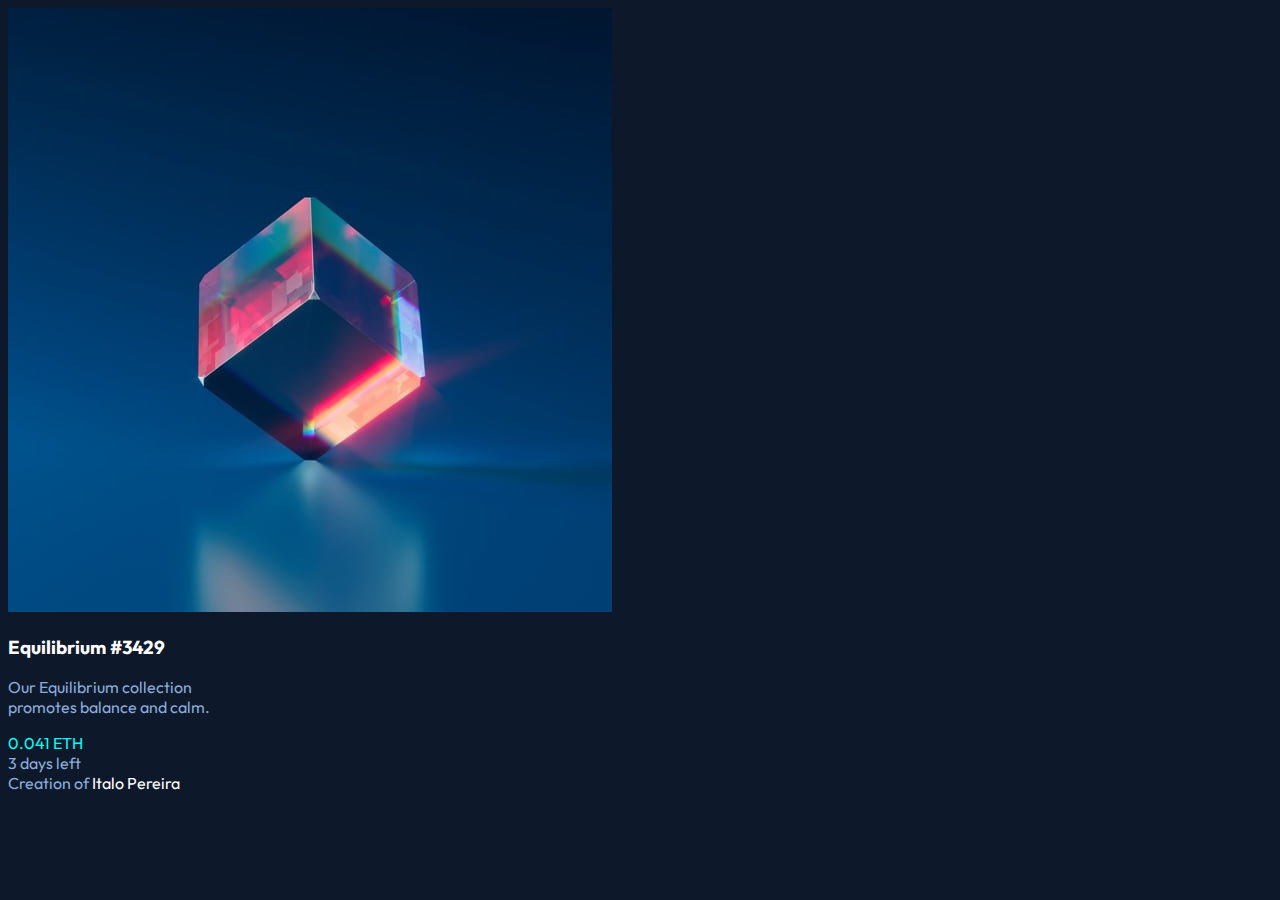
==== nft-preview-card-component-main/index.html @ 9b729fa5 "." ====
<!DOCTYPE html>
<html lang="en">
<head>
  <meta charset="UTF-8">
  <meta name="viewport" content="width=device-width, initial-scale=1.0"> <!-- displays site properly based on user's device -->

  <link rel="icon" type="image/png" sizes="32x32" href="./images/favicon-32x32.png">
  
  <title>Frontend Mentor | NFT preview card component</title>

  <link rel="stylesheet" href="style.css">
</head>
<body>

  <div class="card">

    <img src="images/image-equilibrium.jpg" alt="nft">

    <h3>Equilibrium #3429</h3>
    <p>Our Equilibrium collection promotes balance and calm.</p>

    <div class="details">
      <div class="price">
        0.041 ETH
      </div>
      <div class="data">
        3 days left
      </div>
    </div>

    <div class="profile">
      Creation of <span>Italo Pereira</span>
    </div>

  </div>

<!-- 
  <div class="attribution">
    Challenge by <a href="https://www.frontendmentor.io?ref=challenge" target="_blank">Frontend Mentor</a>. 
    Coded by <a href="#">Your Name Here</a>.
  </div> -->
</body>
</html>
---- nft-preview-card-component-main/style.css ----
@import url('https://fonts.googleapis.com/css2?family=Outfit:wght@300;400;600&display=swap');

:root{
  --Soft-blue: hsl(215, 51%, 70%);
  --Cyan: hsl(178, 100%, 50%);
  --main-BG: hsl(217, 54%, 11%);
  --card-BG: hsl(216, 50%, 16%);
  --line: hsl(215, 32%, 27%);
  --White: hsl(0, 0%, 100%);
}

body{
  font-family: "Outfit", sans-serif;
  background: var(--main-BG);
  color: var(--Soft-blue);
}

.card{
  height: 375px;
  width: 250px;
  background: red;
}

.card h3{
  color: var(--White);
}

.price {
  color: var(--Cyan);
}
.data{
  color: var(--Soft-blue);
}

.profile span{
  color: var(--White);
}
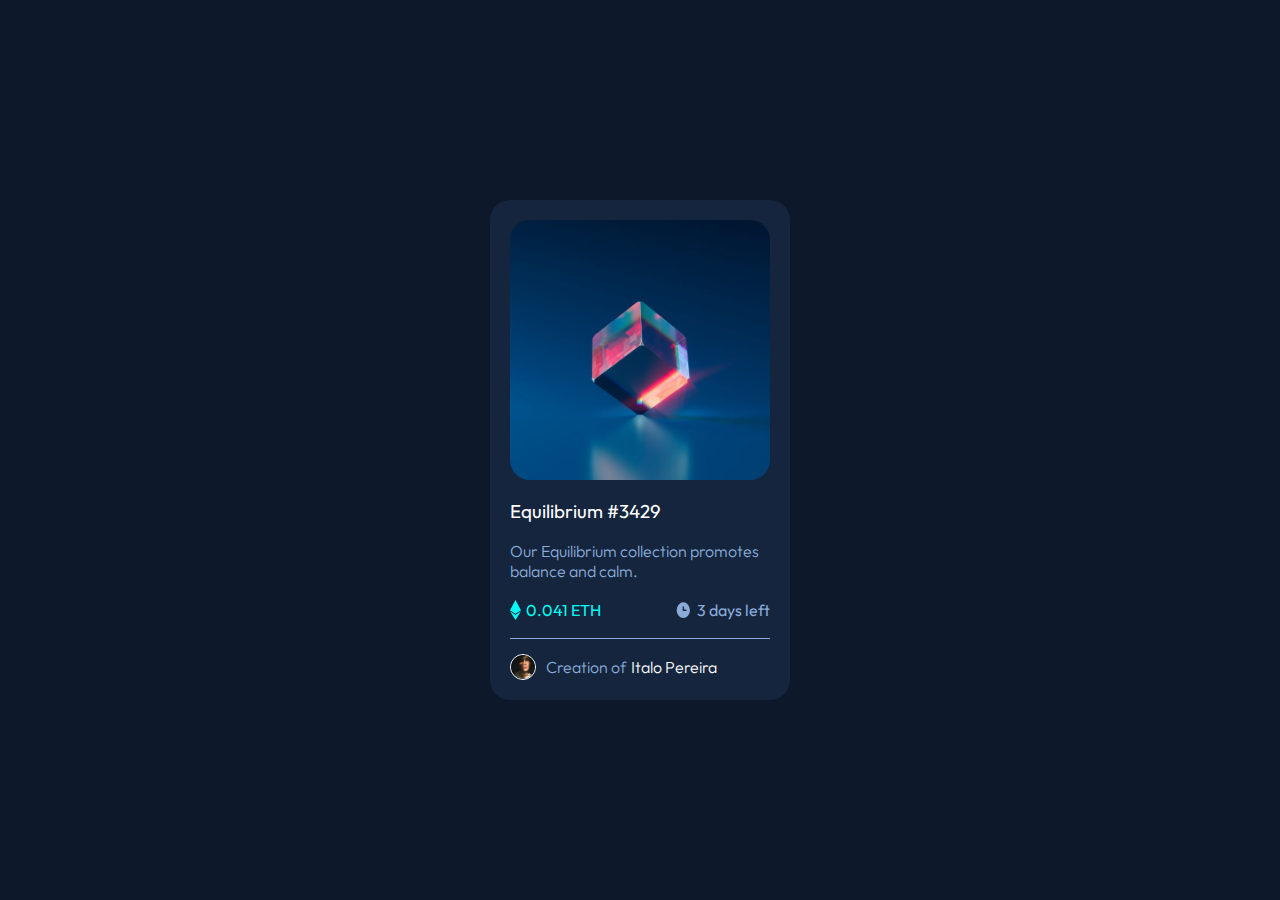
==== commit 922cbedf: "." ====
--- a/nft-preview-card-component-main/index.html
+++ b/nft-preview-card-component-main/index.html
@@ -14,22 +14,29 @@
 
   <div class="card">
 
-    <img src="images/image-equilibrium.jpg" alt="nft">
+    <!-- <div class="logo">
+      <img src="images/image-equilibrium.jpg" alt="nft" class="logo">
+    </div> -->
+    <img src="images/image-equilibrium.jpg" alt="nft" class="logo">
+
 
     <h3>Equilibrium #3429</h3>
     <p>Our Equilibrium collection promotes balance and calm.</p>
 
     <div class="details">
       <div class="price">
+        <img src="images/icon-ethereum.svg" alt="eth" class="icon">
         0.041 ETH
       </div>
       <div class="data">
+        <img src="images/icon-clock.svg" alt="clock" class="icon">
         3 days left
       </div>
     </div>
 
     <div class="profile">
-      Creation of <span>Italo Pereira</span>
+      <img src="images/image-avatar.png" alt="avatar" class="avatar">
+      <p>Creation of <span>Italo Pereira</span></p>
     </div>
 
   </div>
--- a/nft-preview-card-component-main/style.css
+++ b/nft-preview-card-component-main/style.css
@@ -9,6 +9,12 @@
   --White: hsl(0, 0%, 100%);
 }
 
+*{
+  margin: 0;
+  padding: 0;
+  box-sizing: border-box;
+}
+
 body{
   font-family: "Outfit", sans-serif;
   background: var(--main-BG);
@@ -16,22 +22,87 @@
 }
 
 .card{
-  height: 375px;
-  width: 250px;
-  background: red;
+  position: absolute;
+  top: 50%;
+  left: 50%;
+  transform: translate(-50%, -50%);
+
+  width: 300px;
+  height: 500px;
+  padding: 20px;
+  border-radius: 20px;
+  background: var(--card-BG);
+
+  display: flex;
+  flex-direction: column;
+  justify-content: space-between;
+}
+
+.card .logo{
+  Width: 100%;
+  border-radius: 20px;
+  cursor: pointer;
+}
+.card .logo:hover{
+  background: var(--Cyan);
 }
 
 .card h3{
   color: var(--White);
+  font-weight: 400;
+  cursor: pointer;
+}
+.card h3:hover{
+  color: var(--Cyan);
+}
+.card p {
+  font-weight: 300;
+}
+
+.details{
+  display: flex;
+  justify-content: space-between;
+  align-items: center;
+}
+.details img{
+  margin-right: 5px;
 }
 
 .price {
+  display: flex;
   color: var(--Cyan);
 }
+
 .data{
-  color: var(--Soft-blue);
+  display: flex;
+}
+
+.profile{
+  display: flex;
+  align-items: center;
+  padding-top: 15px;
+  border-top: 1px solid var(--Soft-blue);
+}
+
+.profile .avatar{
+  width: 10%;
+  border: 1px solid white;
+  border-radius: 50%;
+  margin-right: 10px;
+}
+
+.profile p{
+  display: flex;
+  flex-direction: row;
+  justify-content: center;
 }
 
 .profile span{
+  margin-left: 5px;
   color: var(--White);
+  cursor: pointer;
+}
+
+.profile span:hover{
+  color: var(--Cyan);
 }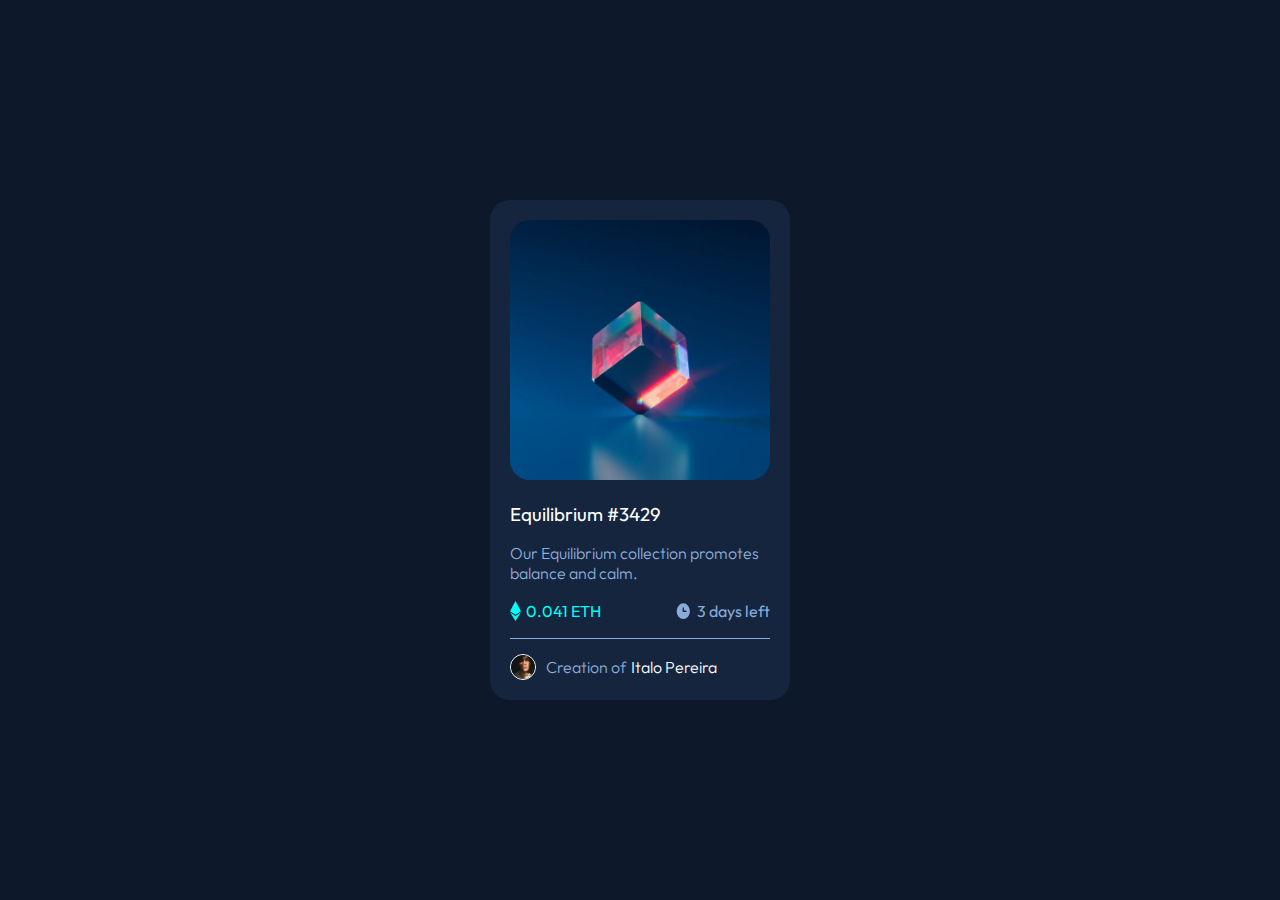
==== commit c7509a96: "." ====
--- a/nft-preview-card-component-main/index.html
+++ b/nft-preview-card-component-main/index.html
@@ -14,12 +14,15 @@
 
   <div class="card">
 
-    <!-- <div class="logo">
+    <div class="images">
       <img src="images/image-equilibrium.jpg" alt="nft" class="logo">
-    </div> -->
-    <img src="images/image-equilibrium.jpg" alt="nft" class="logo">
+      <div class="view-overlay">
+        <img src="images/icon-view.svg" alt="eye" class="eye">
+      </div>
+    </div>
 
-
+<!--     <img src="images/image-equilibrium.jpg" alt="nft" class="logo">
+ -->
     <h3>Equilibrium #3429</h3>
     <p>Our Equilibrium collection promotes balance and calm.</p>
 
--- a/nft-preview-card-component-main/style.css
+++ b/nft-preview-card-component-main/style.css
@@ -38,13 +38,44 @@
   justify-content: space-between;
 }
 
+
 .card .logo{
-  Width: 100%;
+  width: 100%;
   border-radius: 20px;
   cursor: pointer;
 }
-.card .logo:hover{
-  background: var(--Cyan);
+
+.images {
+  position: relative;
+}
+
+.view-overlay {
+  width: 100%;
+  height: 100%;
+  border-radius: 20px;
+  position: absolute;
+  top: 50%;
+  left: 50%;
+  background: hsl(178, 100%, 50%, 50%);
+  opacity: 0;
+  display: flex;
+  transform: translate(-50%,-50%);
+}
+
+.view-overlay:hover {
+  opacity: 1;
+}
+
+.eye {
+  position: absolute;
+  top: 50%;
+  left: 50%;
+  display: flex;
+  transform: translate(-50%,-50%);
+}
+
+.eye:hover {
+  color: hsl(178, 100%, 50%);
 }
 
 .card h3{
@@ -52,9 +83,11 @@
   font-weight: 400;
   cursor: pointer;
 }
+
 .card h3:hover{
   color: var(--Cyan);
 }
+
 .card p {
   font-weight: 300;
 }
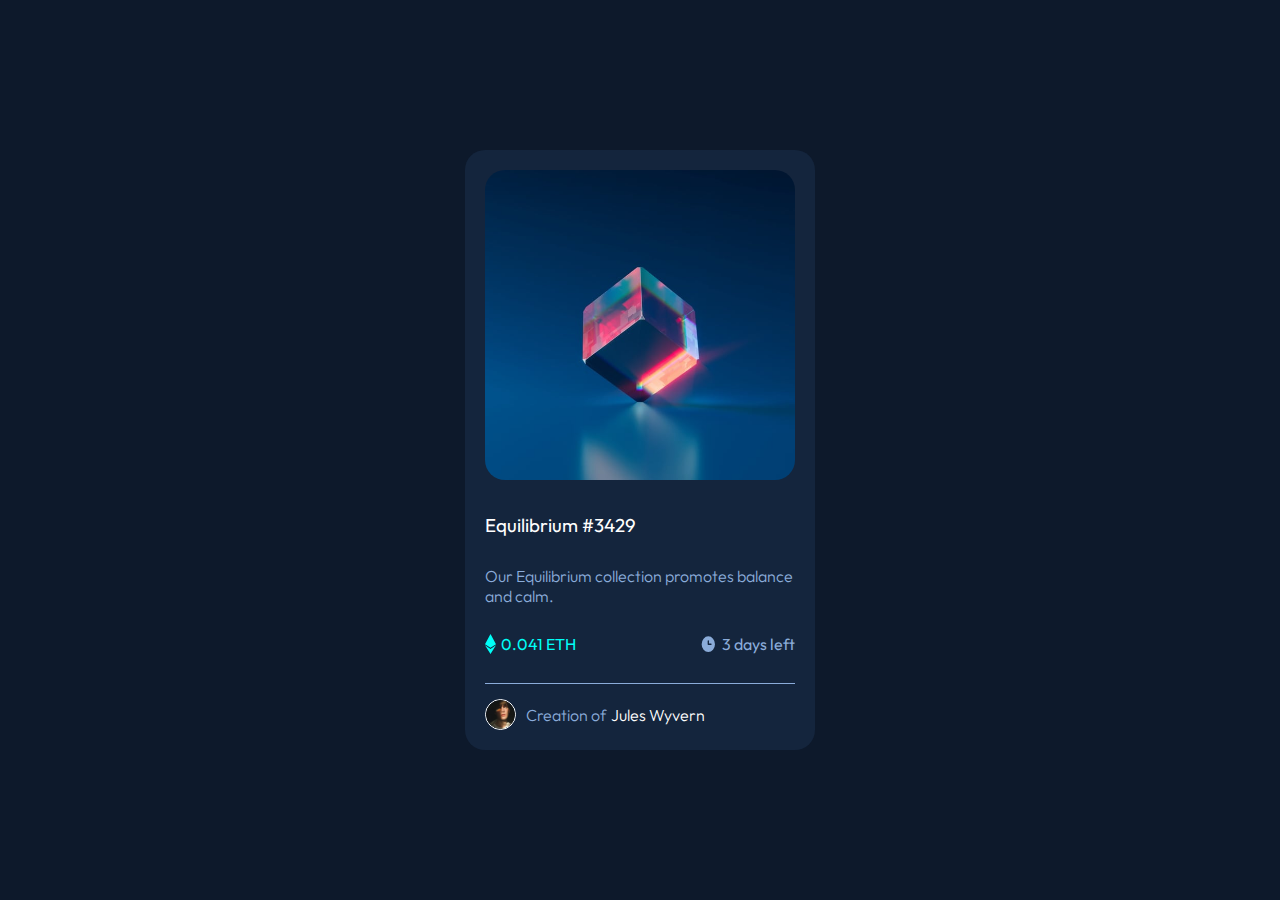
==== commit 79af22b8: "." ====
--- a/nft-preview-card-component-main/index.html
+++ b/nft-preview-card-component-main/index.html
@@ -39,7 +39,7 @@
 
     <div class="profile">
       <img src="images/image-avatar.png" alt="avatar" class="avatar">
-      <p>Creation of <span>Italo Pereira</span></p>
+      <p>Creation of <span>Jules Wyvern</span></p>
     </div>
 
   </div>
--- a/nft-preview-card-component-main/style.css
+++ b/nft-preview-card-component-main/style.css
@@ -27,8 +27,8 @@
   left: 50%;
   transform: translate(-50%, -50%);
 
-  width: 300px;
-  height: 500px;
+  width: 350px;
+  height: 600px;
   padding: 20px;
   border-radius: 20px;
   background: var(--card-BG);
